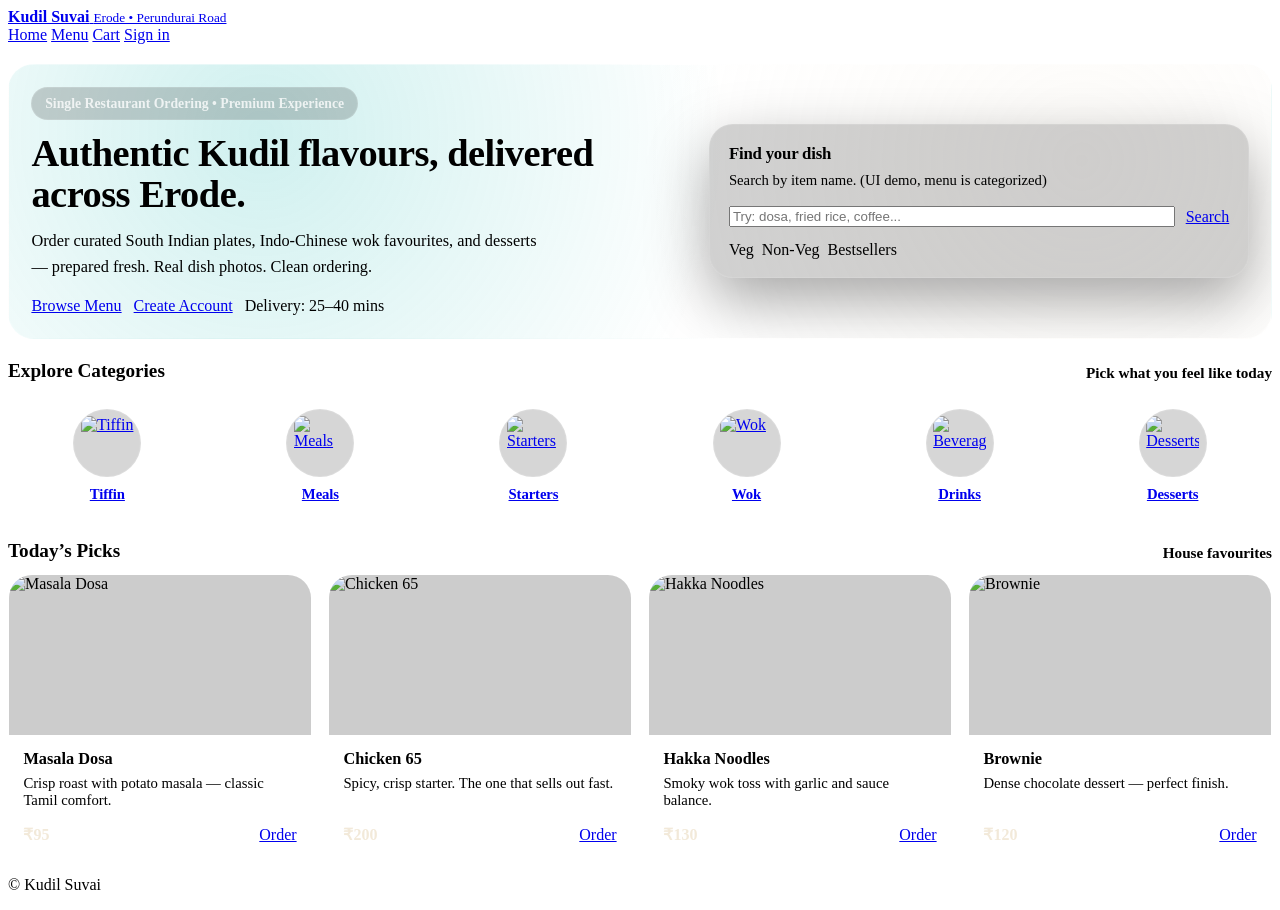
==== index.html @ d04db504 "Add files via upload" ====
<!DOCTYPE html>
<html lang="en">
<head>
  <meta charset="UTF-8" />
  <meta name="viewport" content="width=device-width, initial-scale=1.0" />
  <title>Kudil Suvai • Erode</title>

  <link rel="stylesheet" href="css/base.css" />

  <style>
    /* Home only styles */
    .hero{
      margin-top: 1.25rem;
      padding: 1.4rem;
      border-radius: 26px;
      border: 1px solid rgba(255,255,255,.10);
      background:
        radial-gradient(circle at 20% 25%, rgba(19,182,176,.20), transparent 45%),
        radial-gradient(circle at 85% 35%, rgba(241,231,214,.14), transparent 40%),
        rgba(255,255,255,.05);
      overflow: hidden;
      position: relative;
    }

    .heroGrid{
      display:grid;
      grid-template-columns: 1.1fr .9fr;
      gap: 1.2rem;
      align-items:center;
    }

    .pill{
      display:inline-flex;
      gap:.5rem;
      align-items:center;
      padding:.45rem .8rem;
      border-radius: 999px;
      border:1px solid rgba(255,255,255,.12);
      background: rgba(0,0,0,.18);
      color: rgba(255,255,255,.78);
      font-weight: 800;
      font-size:.86rem;
    }

    .hero h1{
      margin:.8rem 0 0;
      font-size: clamp(2rem, 3vw, 2.65rem);
      line-height: 1.08;
      letter-spacing: -.5px;
    }

    .hero p{
      margin:.75rem 0 0;
      color: var(--muted);
      max-width: 62ch;
      font-size: 1.02rem;
      line-height: 1.6;
    }

    .heroCtas{
      margin-top: 1.1rem;
      display:flex;
      gap:.75rem;
      flex-wrap:wrap;
      align-items:center;
    }

    /* Search */
    .searchPanel{
      padding: 1.15rem;
      border-radius: 24px;
      border:1px solid rgba(255,255,255,.10);
      background: rgba(0,0,0,.18);
      box-shadow: 0 22px 60px rgba(0,0,0,.35);
    }

    .searchPanel h3{
      margin:0;
      font-size: 1.05rem;
      letter-spacing: -.2px;
    }

    .searchPanel p{
      margin:.35rem 0 0;
      color: var(--muted);
      font-size:.92rem;
    }

    .searchRow{
      margin-top: .85rem;
      display:flex;
      gap:.65rem;
      align-items:center;
      flex-wrap:wrap;
    }

    .searchRow input{
      flex: 1;
      min-width: 220px;
    }

    /* Category grid */
    .section{
      margin-top: 1.35rem;
    }

    .secTitle{
      display:flex;
      justify-content:space-between;
      gap:1rem;
      align-items:flex-end;
      margin-bottom: .75rem;
    }
    .secTitle h2{
      margin:0;
      font-size: 1.2rem;
    }
    .secTitle span{
      color: var(--muted);
      font-size:.95rem;
      font-weight: 700;
    }

    .catGrid{
      display:grid;
      grid-template-columns: repeat(6, 1fr);
      gap: .9rem;
    }

    .catCard{
      padding: .85rem .75rem;
      border-radius: 22px;
      border:1px solid rgba(255,255,255,.10);
      background: rgba(255,255,255,.05);
      display:flex;
      flex-direction:column;
      align-items:center;
      gap: .6rem;
      transition: transform .15s ease, border-color .15s ease;
    }
    .catCard:hover{
      transform: translateY(-3px);
      border-color: rgba(19,182,176,.35);
    }

    .catIcon{
      width: 66px;
      height: 66px;
      border-radius: 999px;
      border:1px solid rgba(255,255,255,.12);
      background: rgba(0,0,0,.16);
      display:flex;
      align-items:center;
      justify-content:center;
      overflow:hidden;
    }

    .catIcon img{
      width: 80%;
      height: 80%;
      object-fit: cover;
    }

    .catCard b{
      font-size:.92rem;
      letter-spacing: -.1px;
    }

    /* Featured dishes */
    .dishRow{
      display:grid;
      grid-template-columns: repeat(4,1fr);
      gap: 1rem;
    }

    .dish{
      border-radius: 24px;
      border:1px solid rgba(255,255,255,.10);
      background: rgba(255,255,255,.05);
      overflow:hidden;
      transition: transform .15s ease, border-color .15s ease;
    }
    .dish:hover{
      transform: translateY(-4px);
      border-color: rgba(19,182,176,.35);
    }

    .dishImg{
      height: 160px;
      background: rgba(0,0,0,.20);
    }
    .dishImg img{
      width:100%;
      height:100%;
      object-fit: cover;
      display:block;
    }

    .dishBody{
      padding: .9rem;
    }
    .dishBody h3{
      margin:0;
      font-size: 1.02rem;
    }
    .dishBody p{
      margin:.35rem 0 0;
      color: var(--muted);
      font-size: .92rem;
      min-height: 38px;
    }
    .dishFoot{
      margin-top:.8rem;
      display:flex;
      justify-content:space-between;
      align-items:center;
      gap:.7rem;
    }
    .price{
      font-weight: 900;
      color: rgba(241,231,214,.92);
    }

    @media(max-width: 1000px){
      .heroGrid{ grid-template-columns: 1fr; }
      .catGrid{ grid-template-columns: repeat(3,1fr); }
      .dishRow{ grid-template-columns: repeat(2,1fr); }
    }

    @media(max-width: 520px){
      .catGrid{ grid-template-columns: repeat(2,1fr); }
      .dishRow{ grid-template-columns: 1fr; }
    }
  </style>
</head>

<body>

  <!-- Navbar -->
  <header class="header">
    <div class="container topbar">

      <a class="brand" href="index.html" aria-label="Kudil Suvai Home">
        <div class="logoMark"></div>
        <div class="brandText">
          <b>Kudil Suvai</b>
          <small>Erode • Perundurai Road</small>
        </div>
      </a>

      <nav class="nav" aria-label="Main navigation">
        <a class="active" href="index.html">Home</a>
        <a href="menu.html">Menu</a>
        <a href="cart.html">Cart</a>
        <a class="navBtn" href="login.html">Sign in</a>
      </nav>

    </div>
  </header>

  <main class="container">

    <!-- HERO -->
    <section class="hero" aria-label="Home hero">
      <div class="heroGrid">
        <div>
          <span class="pill">Single Restaurant Ordering • Premium Experience</span>
          <h1>Authentic Kudil flavours, delivered across Erode.</h1>
          <p>
            Order curated South Indian plates, Indo-Chinese wok favourites, and desserts —
            prepared fresh. Real dish photos. Clean ordering.
          </p>

          <div class="heroCtas">
            <a class="btn primary" href="menu.html">Browse Menu</a>
            <a class="btn" href="register.html">Create Account</a>
            <span class="badge">Delivery: 25–40 mins</span>
          </div>
        </div>

        <aside class="searchPanel" aria-label="Search">
          <h3>Find your dish</h3>
          <p>Search by item name. (UI demo, menu is categorized)</p>

          <div class="searchRow">
            <input class="input" type="search" placeholder="Try: dosa, fried rice, coffee..." />
            <a class="btn primary" href="menu.html">Search</a>
          </div>

          <div style="margin-top:.85rem;display:flex;gap:.5rem;flex-wrap:wrap;">
            <span class="badge">Veg</span>
            <span class="badge">Non-Veg</span>
            <span class="badge">Bestsellers</span>
          </div>
        </aside>
      </div>
    </section>

    <!-- CATEGORIES -->
    <section class="section" aria-label="Categories">
      <div class="secTitle">
        <h2>Explore Categories</h2>
        <span>Pick what you feel like today</span>
      </div>

      <div class="catGrid">
        <a class="catCard" href="menu.html#tiffin">
          <div class="catIcon"><img src="assets/categories/tiffin.jpg" alt="Tiffin"></div>
          <b>Tiffin</b>
        </a>

        <a class="catCard" href="menu.html#meals">
          <div class="catIcon"><img src="assets/categories/meals.jpg" alt="Meals"></div>
          <b>Meals</b>
        </a>

        <a class="catCard" href="menu.html#starters">
          <div class="catIcon"><img src="assets/categories/starters.jpg" alt="Starters"></div>
          <b>Starters</b>
        </a>

        <a class="catCard" href="menu.html#wok">
          <div class="catIcon"><img src="assets/categories/wok.jpg" alt="Wok"></div>
          <b>Wok</b>
        </a>

        <a class="catCard" href="menu.html#beverages">
          <div class="catIcon"><img src="assets/categories/beverages.jpg" alt="Beverages"></div>
          <b>Drinks</b>
        </a>

        <a class="catCard" href="menu.html#desserts">
          <div class="catIcon"><img src="assets/categories/desserts.jpg" alt="Desserts"></div>
          <b>Desserts</b>
        </a>
      </div>
    </section>

    <!-- FEATURED -->
    <section class="section" aria-label="Featured items">
      <div class="secTitle">
        <h2>Today’s Picks</h2>
        <span>House favourites</span>
      </div>

      <div class="dishRow">
        <article class="dish">
          <div class="dishImg"><img src="assets/dishes/masaladosa.jpg" alt="Masala Dosa"></div>
          <div class="dishBody">
            <h3>Masala Dosa</h3>
            <p>Crisp roast with potato masala — classic Tamil comfort.</p>
            <div class="dishFoot">
              <span class="price">₹95</span>
              <a class="btn primary" href="menu.html#tiffin">Order</a>
            </div>
          </div>
        </article>

        <article class="dish">
          <div class="dishImg"><img src="assets/dishes/chicken65.jpg" alt="Chicken 65"></div>
          <div class="dishBody">
            <h3>Chicken 65</h3>
            <p>Spicy, crisp starter. The one that sells out fast.</p>
            <div class="dishFoot">
              <span class="price">₹200</span>
              <a class="btn primary" href="menu.html#starters">Order</a>
            </div>
          </div>
        </article>

        <article class="dish">
          <div class="dishImg"><img src="assets/dishes/hakkanoodles.jpg" alt="Hakka Noodles"></div>
          <div class="dishBody">
            <h3>Hakka Noodles</h3>
            <p>Smoky wok toss with garlic and sauce balance.</p>
            <div class="dishFoot">
              <span class="price">₹130</span>
              <a class="btn primary" href="menu.html#wok">Order</a>
            </div>
          </div>
        </article>

        <article class="dish">
          <div class="dishImg"><img src="assets/dishes/brwnie.jpg" alt="Brownie"></div>
          <div class="dishBody">
            <h3>Brownie</h3>
            <p>Dense chocolate dessert — perfect finish.</p>
            <div class="dishFoot">
              <span class="price">₹120</span>
              <a class="btn primary" href="menu.html#desserts">Order</a>
            </div>
          </div>
        </article>
      </div>
    </section>

    <footer class="footer">
      <p>© Kudil Suvai </p>
    </footer>

  </main>
</body>
</html>
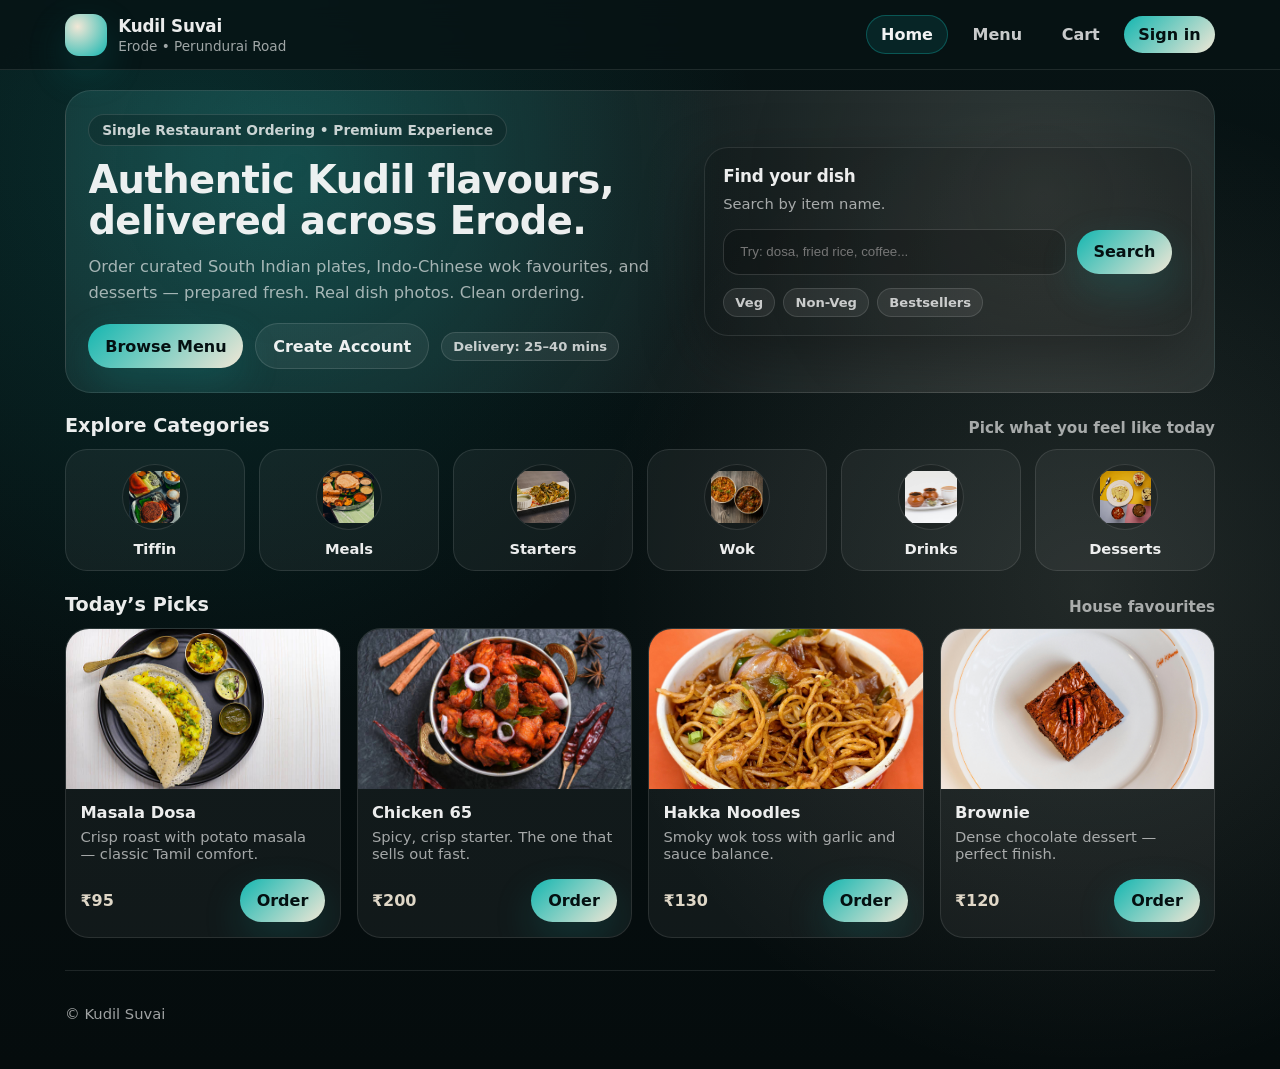
==== commit db52abeb: "Fix HTML encoding issues in index.html" ====
--- a/index.html
+++ b/index.html
@@ -5,7 +5,7 @@
   <meta name="viewport" content="width=device-width, initial-scale=1.0" />
   <title>Kudil Suvai • Erode</title>
 
-  <link rel="stylesheet" href="css/base.css" />
+  <link rel="stylesheet" href="base.css" />
 
   <style>
     /* Home only styles */
@@ -280,7 +280,7 @@
 
         <aside class="searchPanel" aria-label="Search">
           <h3>Find your dish</h3>
-          <p>Search by item name. (UI demo, menu is categorized)</p>
+          <p>Search by item name.</p>
 
           <div class="searchRow">
             <input class="input" type="search" placeholder="Try: dosa, fried rice, coffee..." />
@@ -305,32 +305,32 @@
 
       <div class="catGrid">
         <a class="catCard" href="menu.html#tiffin">
-          <div class="catIcon"><img src="assets/categories/tiffin.jpg" alt="Tiffin"></div>
+          <div class="catIcon"><img src="tiffin.jpg" alt="Tiffin"></div>
           <b>Tiffin</b>
         </a>
 
         <a class="catCard" href="menu.html#meals">
-          <div class="catIcon"><img src="assets/categories/meals.jpg" alt="Meals"></div>
+          <div class="catIcon"><img src="meals.jpg" alt="Meals"></div>
           <b>Meals</b>
         </a>
 
         <a class="catCard" href="menu.html#starters">
-          <div class="catIcon"><img src="assets/categories/starters.jpg" alt="Starters"></div>
+          <div class="catIcon"><img src="starters.jpg" alt="Starters"></div>
           <b>Starters</b>
         </a>
 
         <a class="catCard" href="menu.html#wok">
-          <div class="catIcon"><img src="assets/categories/wok.jpg" alt="Wok"></div>
+          <div class="catIcon"><img src="wok.jpg" alt="Wok"></div>
           <b>Wok</b>
         </a>
 
         <a class="catCard" href="menu.html#beverages">
-          <div class="catIcon"><img src="assets/categories/beverages.jpg" alt="Beverages"></div>
+          <div class="catIcon"><img src="beverages.jpg" alt="Beverages"></div>
           <b>Drinks</b>
         </a>
 
         <a class="catCard" href="menu.html#desserts">
-          <div class="catIcon"><img src="assets/categories/desserts.jpg" alt="Desserts"></div>
+          <div class="catIcon"><img src="desserts.jpg" alt="Desserts"></div>
           <b>Desserts</b>
         </a>
       </div>
@@ -345,7 +345,7 @@
 
       <div class="dishRow">
         <article class="dish">
-          <div class="dishImg"><img src="assets/dishes/masaladosa.jpg" alt="Masala Dosa"></div>
+          <div class="dishImg"><img src="masaladosa.jpg" alt="Masala Dosa"></div>
           <div class="dishBody">
             <h3>Masala Dosa</h3>
             <p>Crisp roast with potato masala — classic Tamil comfort.</p>
@@ -357,7 +357,7 @@
         </article>
 
         <article class="dish">
-          <div class="dishImg"><img src="assets/dishes/chicken65.jpg" alt="Chicken 65"></div>
+          <div class="dishImg"><img src="chicken65.jpg" alt="Chicken 65"></div>
           <div class="dishBody">
             <h3>Chicken 65</h3>
             <p>Spicy, crisp starter. The one that sells out fast.</p>
@@ -369,7 +369,7 @@
         </article>
 
         <article class="dish">
-          <div class="dishImg"><img src="assets/dishes/hakkanoodles.jpg" alt="Hakka Noodles"></div>
+          <div class="dishImg"><img src="hakkanoodles.jpg" alt="Hakka Noodles"></div>
           <div class="dishBody">
             <h3>Hakka Noodles</h3>
             <p>Smoky wok toss with garlic and sauce balance.</p>
@@ -381,7 +381,7 @@
         </article>
 
         <article class="dish">
-          <div class="dishImg"><img src="assets/dishes/brwnie.jpg" alt="Brownie"></div>
+          <div class="dishImg"><img src="brwnie.jpg" alt="Brownie"></div>
           <div class="dishBody">
             <h3>Brownie</h3>
             <p>Dense chocolate dessert — perfect finish.</p>
@@ -401,3 +401,4 @@
   </main>
 </body>
 </html>
+
--- a/base.css
+++ b/base.css
@@ -0,0 +1,191 @@
+@import url('https://fonts.googleapis.com/css2?family=Inter:wght@400;500;600;700;800&display=swap');
+
+:root{
+  --bg:#071314;
+  --panel:#0b1d1e;
+  --card:rgba(255,255,255,.06);
+  --border:rgba(255,255,255,.12);
+
+  --text:rgba(255,255,255,.92);
+  --muted:rgba(255,255,255,.62);
+
+  --teal:#13b6b0;
+  --beige:#f1e7d6;
+
+  --danger:#ff4d6d;
+  --shadow:0 16px 50px rgba(0,0,0,.52);
+  --radius:20px;
+}
+
+*{ box-sizing:border-box; }
+html{ scroll-behavior:smooth; }
+
+body{
+  margin:0;
+  font-family: Inter, system-ui, Arial, sans-serif;
+  background:
+    radial-gradient(circle at 15% 15%, rgba(19,182,176,.16), transparent 40%),
+    radial-gradient(circle at 85% 55%, rgba(241,231,214,.12), transparent 40%),
+    linear-gradient(180deg, var(--bg), #050c0d);
+  color:var(--text);
+  min-height:100vh;
+}
+
+a{ text-decoration:none; color:inherit; }
+.container{ width:min(1150px, 92vw); margin:0 auto; }
+
+.card{
+  border:1px solid var(--border);
+  background: linear-gradient(145deg, rgba(255,255,255,.08), rgba(255,255,255,.03));
+  border-radius: var(--radius);
+  box-shadow: var(--shadow);
+}
+
+.badge{
+  display:inline-flex;
+  padding:.35rem .7rem;
+  border-radius:999px;
+  font-size:.82rem;
+  border:1px solid rgba(255,255,255,.12);
+  background: rgba(255,255,255,.07);
+  color: rgba(255,255,255,.75);
+  font-weight: 700;
+}
+
+/* Buttons */
+.btn{
+  cursor:pointer;
+  border:1px solid var(--border);
+  background:rgba(255,255,255,.06);
+  color:var(--text);
+  padding:.78rem 1.05rem;
+  border-radius:999px;
+  display:inline-flex;
+  align-items:center;
+  justify-content:center;
+  font-weight:800;
+  transition:transform .15s ease, background .15s ease, border-color .15s ease;
+}
+.btn:hover{
+  transform: translateY(-1px);
+  background:rgba(255,255,255,.10);
+  border-color:rgba(255,255,255,.24);
+}
+.btn.primary{
+  border:none;
+  color:#041011;
+  background: linear-gradient(135deg, var(--teal), var(--beige));
+  box-shadow: 0 16px 40px rgba(19,182,176,.18);
+}
+.btn.primary:hover{ filter:brightness(1.03); }
+
+/* Inputs */
+.label{
+  display:block;
+  color:rgba(255,255,255,.72);
+  font-size:.9rem;
+  margin: 0 0 .35rem;
+  font-weight: 700;
+}
+.input{
+  width:100%;
+  padding:.9rem 1rem;
+  border-radius:16px;
+  border:1px solid rgba(255,255,255,.14);
+  background: rgba(0,0,0,.20);
+  color:var(--text);
+  outline:none;
+  transition: border-color .15s ease, transform .15s ease;
+}
+.input:focus{
+  border-color: rgba(19,182,176,.55);
+  transform: translateY(-1px);
+}
+
+/* ===== NAVBAR (Swiggy-like) ===== */
+.header{
+  position: sticky;
+  top: 0;
+  z-index: 100;
+  background: rgba(7,19,20,.78);
+  backdrop-filter: blur(14px);
+  border-bottom: 1px solid rgba(255,255,255,.10);
+}
+
+.topbar{
+  display:flex;
+  align-items:center;
+  justify-content:space-between;
+  gap: 1rem;
+  padding: .85rem 0;
+}
+
+.brand{
+  display:flex;
+  align-items:center;
+  gap: .7rem;
+}
+
+.logoMark{
+  width: 42px;
+  height: 42px;
+  border-radius: 14px;
+  background: radial-gradient(circle at 30% 30%, var(--beige), var(--teal));
+  box-shadow: 0 16px 40px rgba(19,182,176,.18);
+}
+
+.brandText{
+  display:flex;
+  flex-direction:column;
+  gap:.12rem;
+}
+
+.brandText b{ font-size: 1.05rem; letter-spacing: -.2px; }
+.brandText small{ color: var(--muted); font-size: .85rem; }
+
+.nav{
+  display:flex;
+  align-items:center;
+  gap: .55rem;
+}
+
+.nav a{
+  padding: .55rem .9rem;
+  border-radius: 999px;
+  color: rgba(255,255,255,.78);
+  font-weight: 800;
+  border: 1px solid transparent;
+  transition: transform .15s ease, background .15s ease, border-color .15s ease;
+}
+
+.nav a:hover{
+  transform: translateY(-1px);
+  background: rgba(255,255,255,.08);
+  color: rgba(255,255,255,.95);
+}
+
+.nav a.active{
+  border-color: rgba(19,182,176,.35);
+  background: rgba(19,182,176,.12);
+  color: rgba(255,255,255,.95);
+}
+
+.navBtn{
+  border: none !important;
+  background: linear-gradient(135deg, var(--teal), var(--beige));
+  color: #041011 !important;
+}
+
+.footer{
+  margin-top: 2rem;
+  padding: 1.2rem 0 2rem;
+  border-top: 1px solid rgba(255,255,255,.10);
+  color: var(--muted);
+  font-size:.92rem;
+}
+
+@media(max-width: 700px){
+  .brandText small{ display:none; }
+  .nav{ gap:.3rem; }
+  .nav a{ padding:.5rem .7rem; font-size:.92rem; }
+}
